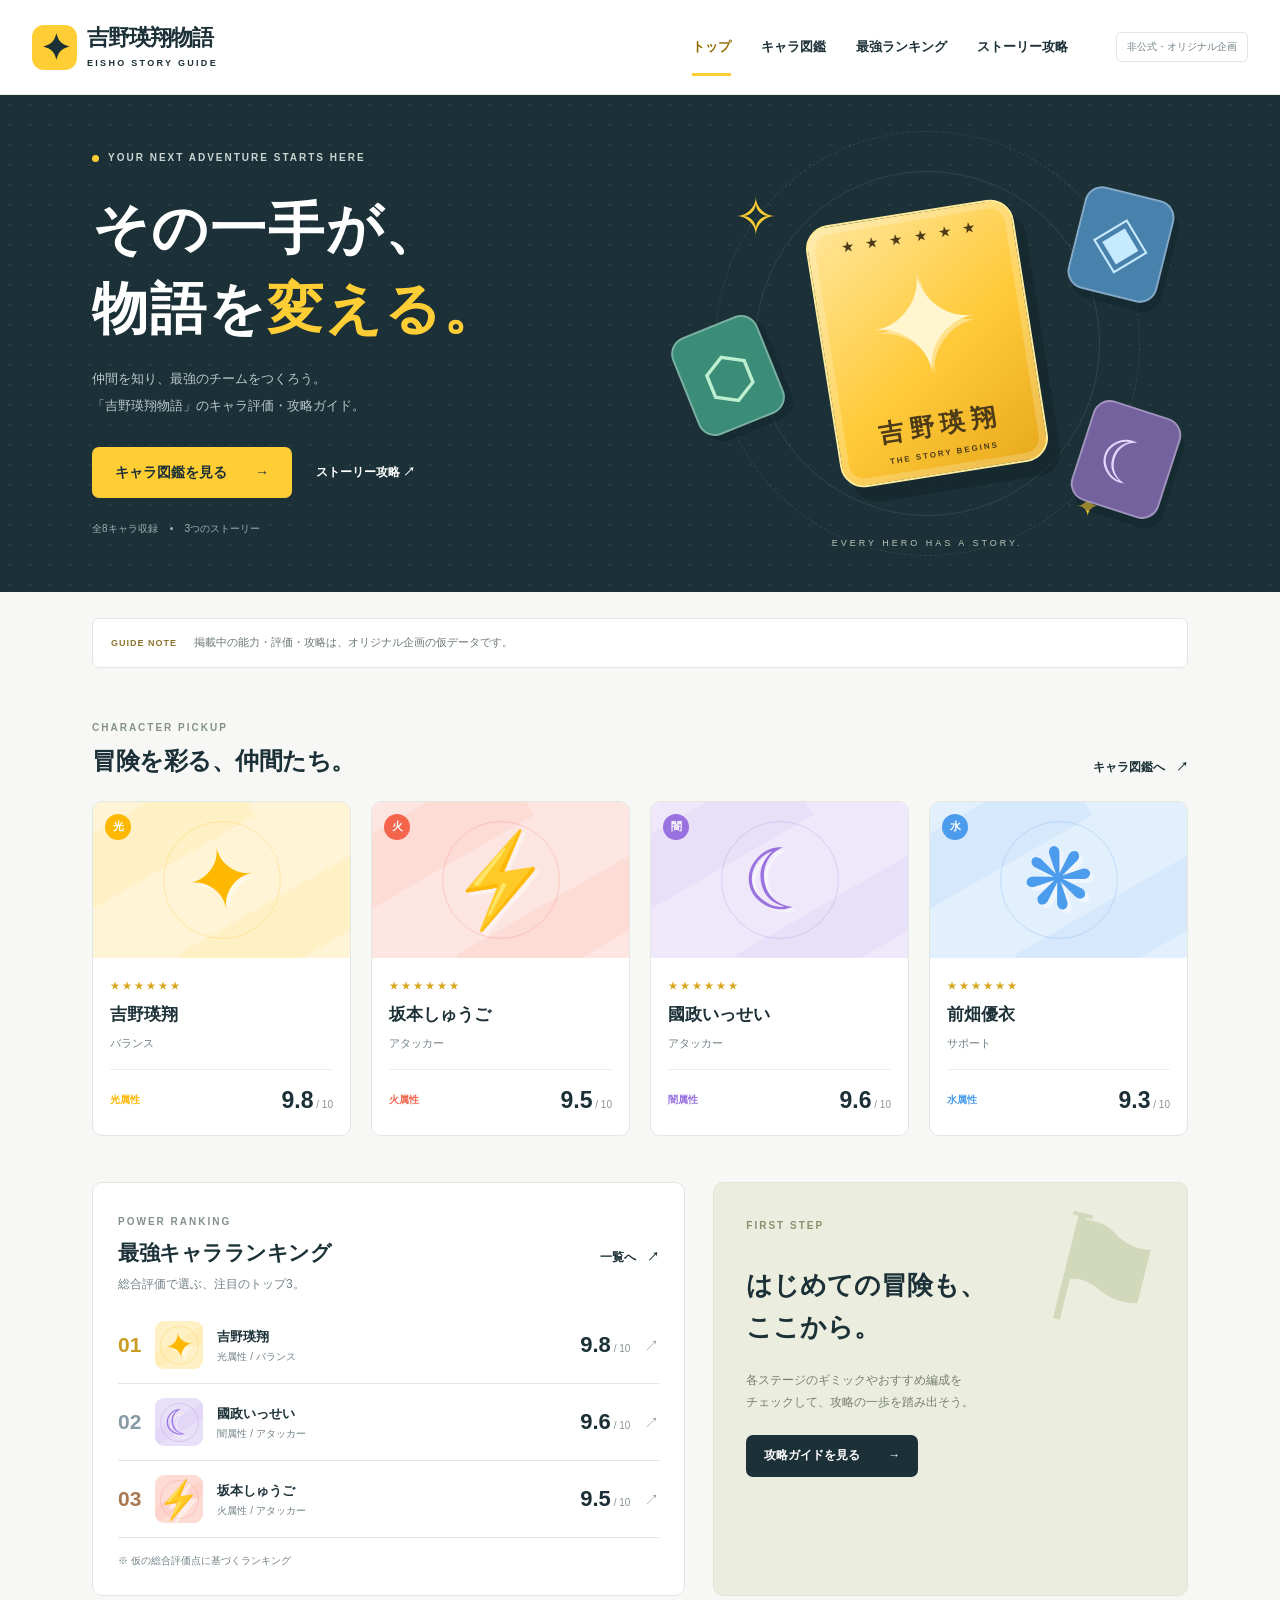
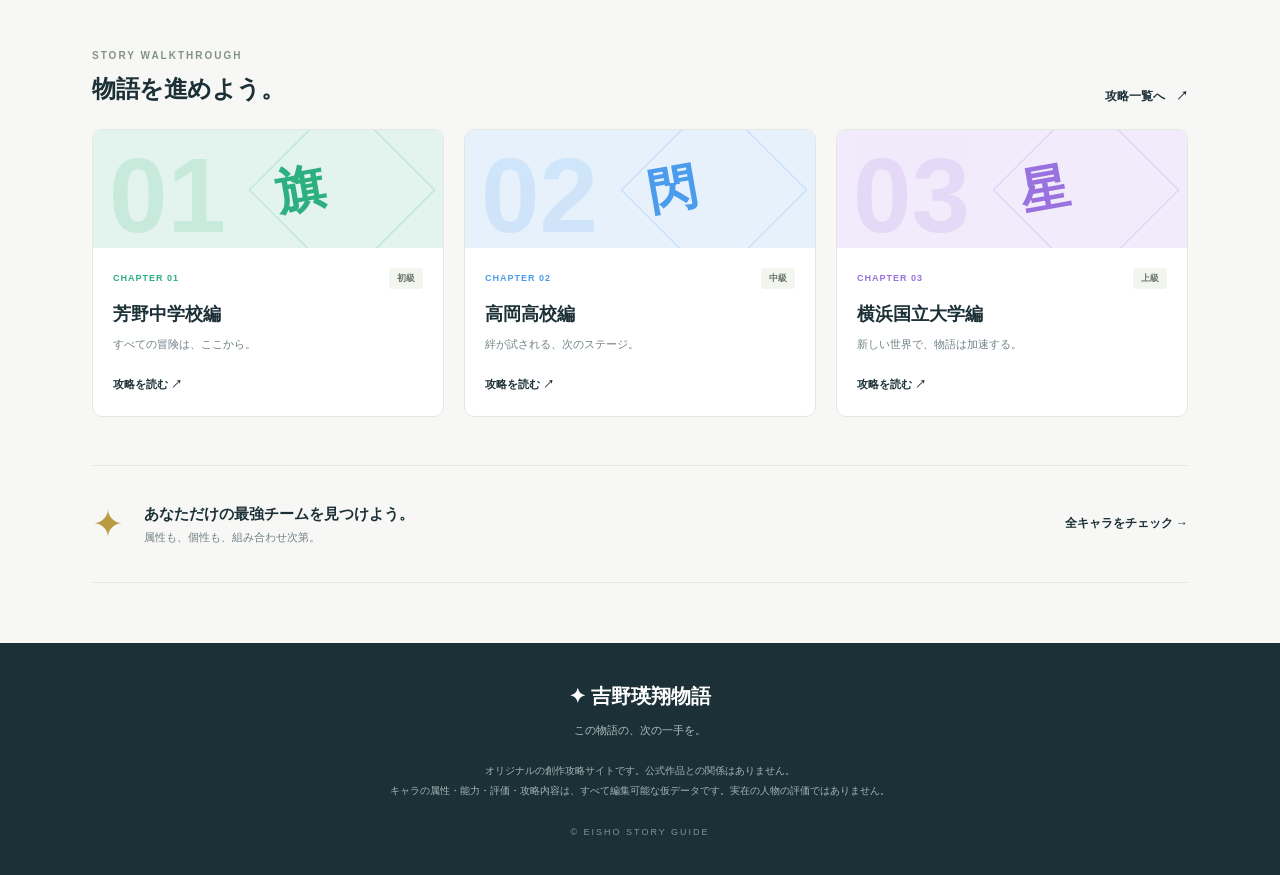
==== index.html @ fd58e53a "吉野瑛翔物語のキャラ評価・攻略サイトを実装" ====
<!doctype html>
<html lang="ja">
<head>
  <meta charset="UTF-8">
  <meta name="viewport" content="width=device-width, initial-scale=1">
  <meta name="theme-color" content="#182b33">
  <meta name="description" content="吉野瑛翔物語のオリジナル攻略ガイド。キャラ図鑑、キャラ評価、ランキング、ストーリー攻略をチェック。">
  <title>吉野瑛翔物語 | キャラ評価・攻略ガイド</title>
  <link rel="stylesheet" href="style.css">
  <script src="characters.js" defer></script>
  <script src="script.js" defer></script>
</head>
<body>
  <a class="skip-link" href="#main">本文へスキップ</a>
  <header class="site-header">
    <div class="header-inner">
      <a class="brand" href="#home" aria-label="吉野瑛翔物語 トップ"><span class="brand-symbol">✦</span><span>吉野瑛翔物語<small>EISHO STORY GUIDE</small></span></a>
      <nav aria-label="メインナビゲーション">
        <a href="#home" data-nav="home">トップ</a><a href="#characters" data-nav="characters">キャラ図鑑</a><a href="#ranking" data-nav="ranking">最強ランキング</a><a href="#guides" data-nav="guides">ストーリー攻略</a>
      </nav>
      <span class="header-tag">非公式・オリジナル企画</span>
    </div>
  </header>
  <main id="main" tabindex="-1"></main>
  <footer><a class="footer-brand" href="#home">✦ 吉野瑛翔物語</a><p>この物語の、次の一手を。</p><small>オリジナルの創作攻略サイトです。公式作品との関係はありません。<br>キャラの属性・能力・評価・攻略内容は、すべて編集可能な仮データです。実在の人物の評価ではありません。</small><span>© EISHO STORY GUIDE</span></footer>
  <noscript><p class="notice">検索・キャラ詳細・攻略表示にはJavaScriptを有効にしてください。</p></noscript>
</body>
</html>
---- style.css ----
:root{--ink:#1c3037;--muted:#718087;--yellow:#ffce35;--paper:#f7f8f5;--line:#e2e7e2}*{box-sizing:border-box}html{scroll-behavior:smooth}body{margin:0;background:var(--paper);color:var(--ink);font-family:"Hiragino Kaku Gothic ProN","Yu Gothic",Meiryo,sans-serif;font-size:14px;line-height:1.8}a{color:inherit;text-decoration:none}button,input,select{font:inherit}a,input,select{ -webkit-tap-highlight-color:transparent}a:focus-visible,input:focus-visible,select:focus-visible{outline:3px solid #de9500;outline-offset:5px}main:focus{outline:none}.container{max-width:1160px;margin:auto;padding:0 32px}.site-header{background:#fff;border-bottom:1px solid var(--line)}.header-inner{max-width:1300px;margin:auto;min-height:94px;padding:16px 32px;display:flex;align-items:center;gap:48px}.brand{display:flex;align-items:center;gap:10px;flex-shrink:0;font-size:22px;font-weight:900;line-height:1.3;letter-spacing:-1px}.brand-symbol{background:var(--yellow);width:45px;height:45px;display:grid;place-items:center;border-radius:12px;font-size:35px}.brand small{display:block;font-size:9px;letter-spacing:2.3px;margin-top:6px}nav{display:flex;align-self:stretch;align-items:center;gap:30px;margin-left:auto}nav a{font-size:13px;font-weight:700;position:relative;white-space:nowrap}nav a[aria-current]{color:#946900}nav a[aria-current]:after{content:'';height:3px;background:var(--yellow);position:absolute;bottom:-17px;left:0;right:0}.header-tag{font-size:10px;color:var(--muted);border:1px solid var(--line);padding:5px 10px;border-radius:5px;white-space:nowrap}.hero{background:#1b3037;color:#fff;position:relative;overflow:hidden}.hero:before{content:'';position:absolute;inset:0;background-image:radial-gradient(#ffffff12 1px,transparent 1px);background-size:20px 20px}.hero-inner{display:grid;grid-template-columns:1.1fr 1fr;min-height:497px;align-items:center;position:relative}.hero-copy{padding:49px 0}.hero-label{font-size:10px;letter-spacing:2px;font-weight:700;color:#c9d5d1;display:flex;align-items:center;gap:9px}.hero-label>span{width:7px;height:7px;background:var(--yellow);border-radius:50%}.hero h1{font-size:56px;line-height:1.42;letter-spacing:2px;margin:22px 0 17px;font-weight:900}.hero h1 span{color:var(--yellow)}.hero-copy>p{color:#bacacb;font-size:13px;line-height:2.1}.hero-actions{display:flex;align-items:center;gap:24px;margin-top:27px}.button{display:inline-flex;justify-content:space-between;align-items:center;gap:28px;font-weight:700;padding:13px 23px;border-radius:7px;transition:transform .2s,box-shadow .2s}.button:hover{transform:translateY(-3px);box-shadow:0 7px 20px #0002}.button-yellow{background:var(--yellow);color:var(--ink)}.button-dark{background:var(--ink);color:#fff}.hero-secondary{font-size:12px;font-weight:700}.hero-note{display:flex;align-items:center;gap:12px;font-size:10px;color:#a0b2b2;margin-top:22px}.hero-note i{width:3px;height:3px;border-radius:50%;background:#a0b2b2}.hero-art{position:relative;height:410px;display:grid;place-items:center}.orbit{position:absolute;border:1px solid #829c8d33;border-radius:50%;width:345px;height:345px}.orbit-two{width:425px;height:425px;border-style:dashed;transform:rotate(-22deg)}.hero-main-badge{width:210px;height:265px;border-radius:24px;background:linear-gradient(145deg,#ffe69b,#ffca39 55%,#e8a91c);transform:rotate(-9deg);box-shadow:10px 16px 0 #10222980,inset 0 0 0 7px #fff3;border:2px solid #ffec9b;display:flex;flex-direction:column;align-items:center;justify-content:center;z-index:2;color:#4d3b18}.badge-stars{letter-spacing:4px;font-size:13px}.badge-symbol{font-size:135px;line-height:1.15;text-shadow:3px 4px 0 #fff6;color:#fff5cf}.badge-name{font-size:25px;font-weight:900;letter-spacing:6px}.badge-caption{font-size:8px;font-weight:bold;letter-spacing:2px}.hero-tile{position:absolute;display:grid;place-items:center;width:92px;height:105px;border-radius:18px;font-size:60px;border:2px solid #ffffff50;box-shadow:6px 8px 0 #10222970}.tile-green{background:#3c8d78;color:#beefd1;left:3%;top:45%;transform:rotate(-22deg)}.tile-blue{background:#4981ad;color:#c6eaff;right:4%;top:13%;transform:rotate(14deg)}.tile-purple{background:#74629e;color:#e5d6ff;right:3%;bottom:9%;transform:rotate(18deg)}.art-spark{position:absolute;color:var(--yellow)}.spark-one{font-size:52px;left:13%;top:8%}.spark-two{font-size:28px;right:17%;bottom:4%}.art-caption{position:absolute;bottom:-3px;font-size:9px;letter-spacing:3px;color:#b8c3b6}.notice{margin:26px 0;padding:14px 18px;background:#fff;border:1px solid var(--line);border-radius:6px;font-size:11px;color:#6b7778;display:flex;gap:17px;align-items:center}.notice>span{font-size:9px;letter-spacing:1px;font-weight:bold;color:#8e742e;flex-shrink:0}.home-section{margin:46px 0}.section-heading{display:flex;align-items:end;justify-content:space-between;gap:16px;margin-bottom:22px}.eyebrow{font-size:10px;letter-spacing:2px;font-weight:800;color:#84918b}.section-heading h2{font-size:24px;margin:4px 0 0;letter-spacing:-.5px;line-height:1.5}.text-link{font-size:12px;font-weight:700}.text-link span{margin-left:8px}.text-link:hover{color:#976e08}.character-grid{display:grid;grid-template-columns:repeat(4,minmax(0,1fr));gap:20px}.character-card{background:#fff;border:1px solid var(--line);border-radius:10px;overflow:hidden;transition:transform .2s,box-shadow .2s}.character-card:hover{transform:translateY(-5px);box-shadow:0 10px 24px #22372e12}.avatar{height:156px;position:relative;isolation:isolate;overflow:hidden;display:grid;place-items:center;background:color-mix(in srgb,var(--character-color) 16%,#fff)}.avatar:before,.avatar:after{content:'';position:absolute;background:var(--character-color);opacity:.08;transform:rotate(-30deg);width:210px;height:65px;z-index:-1}.avatar:before{top:5px;left:-50px}.avatar:after{bottom:-5px;right:-40px}.avatar-orbit{position:absolute;width:118px;height:118px;border:1px solid var(--character-color);border-radius:50%;opacity:.24}.avatar-icon{font-size:85px;line-height:1;color:var(--character-color);text-shadow:3px 4px 0 #fff7;transform:rotate(-9deg)}.avatar-element{position:absolute;top:12px;left:12px;background:var(--character-color);width:26px;height:26px;border-radius:50%;color:#fff;display:grid;place-items:center;font-size:11px;font-weight:700}.character-body{padding:14px 17px}.stars{color:#d9a620;font-size:10px;letter-spacing:2px}.character-body h3{font-size:17px;margin:3px 0}.character-body p{font-size:11px;color:var(--muted);margin:0 0 15px}.card-bottom{border-top:1px solid #edf0ea;display:flex;align-items:center;justify-content:space-between;padding-top:10px}.element{font-size:10px;color:var(--character-color);font-weight:bold}.score{font-size:23px;font-weight:900;font-family:Arial,sans-serif;white-space:nowrap}.score small{font-size:10px;font-weight:400;color:#899394}.two-columns{display:grid;grid-template-columns:1.25fr 1fr;gap:28px}.ranking-panel{border:1px solid var(--line);background:white;border-radius:10px;padding:25px}.ranking-panel .section-heading{margin-bottom:8px}.ranking-panel h2{font-size:21px}.section-description{color:var(--muted);font-size:12px;margin-top:-3px}.ranking-row{display:flex;align-items:center;gap:14px;border-bottom:1px solid var(--line);padding:14px 0}.ranking-row:hover .ranking-name{color:#a1770c}.rank{font-family:Arial,sans-serif;font-size:21px;font-weight:900;color:#83918b}.rank-1{color:#ca9c26}.rank-2{color:#879ba4}.rank-3{color:#aa7951}.mini{width:48px;height:48px;border-radius:9px;flex-shrink:0}.mini .avatar-icon{font-size:35px}.mini .avatar-orbit{width:39px;height:39px}.mini .avatar-element{display:none}.ranking-name{flex:1}.ranking-name strong{display:block;font-size:13px}.ranking-name small{display:block;color:var(--muted);font-size:10px}.ranking-row .score{font-size:22px}.row-arrow{color:#9aa69e;font-size:15px}.data-note{color:var(--muted);font-size:10px;margin:14px 0 0}.beginner-panel{padding:29px 32px;background:#ebeddf;border:1px solid #e1e5d4;border-radius:10px;position:relative;overflow:hidden}.beginner-panel .eyebrow{color:#87916d}.beginner-panel h2{font-size:26px;line-height:1.6;margin-top:28px;position:relative}.beginner-panel p{color:#788070;font-size:12px;margin-bottom:22px;position:relative}.beginner-art{position:absolute;font-size:150px;color:#d2d9bb;right:20px;top:12px;line-height:1.1;transform:rotate(14deg)}.beginner-panel .button{font-size:12px;padding:10px 18px;position:relative}.chapter-grid{display:grid;grid-template-columns:repeat(3,minmax(0,1fr));gap:20px}.chapter-card{border:1px solid var(--line);border-radius:10px;overflow:hidden;background:white;transition:transform .2s}.chapter-card:hover{transform:translateY(-4px)}.chapter-art{height:118px;position:relative;background:color-mix(in srgb,var(--chapter-color) 14%,#fff);overflow:hidden;display:flex;align-items:center;justify-content:center}.chapter-art:after{content:'';position:absolute;width:130px;height:130px;border:1px solid var(--chapter-color);opacity:.25;transform:rotate(45deg);right:35px;top:-6px}.chapter-number{font-size:105px;font-weight:900;position:absolute;left:16px;top:-29px;color:var(--chapter-color);opacity:.14;font-family:Arial,sans-serif}.chapter-emblem{font-size:49px;font-weight:900;color:var(--chapter-color);transform:rotate(-10deg);margin-left:65px}.chapter-content{padding:20px}.chapter-label{font-size:9px;letter-spacing:1px;font-weight:bold;color:var(--chapter-color);display:flex;align-items:center;justify-content:space-between}.chapter-label>span{letter-spacing:0;background:#f3f5ef;border-radius:4px;padding:2px 8px;color:#68776a}.chapter-content h3{font-size:18px;margin:9px 0 5px}.chapter-content p{font-size:11px;color:var(--muted);margin:0 0 16px}.chapter-content .text-link{font-size:11px}.bottom-callout{margin:48px 0 60px;border-top:1px solid var(--line);border-bottom:1px solid var(--line);padding:24px 0;display:flex;align-items:center;gap:20px}.bottom-callout>span{font-size:38px;color:#b99b42}.bottom-callout strong{font-size:15px}.bottom-callout p{margin:1px 0;font-size:11px;color:var(--muted)}.bottom-callout>a{margin-left:auto}footer{background:#1b3037;color:#fff;text-align:center;padding:35px 20px}.footer-brand{font-size:20px;font-weight:900}footer p{font-size:11px;color:#b0c1bd;margin:7px 0 20px}footer small{display:block;font-size:10px;color:#a6b5b4;line-height:2}footer>span{display:block;font-size:9px;letter-spacing:2px;color:#7d9594;margin-top:23px}.skip-link{position:fixed;top:-100px;left:10px;z-index:10;background:white;padding:10px}.skip-link:focus{top:10px}.page{min-height:65vh;padding-top:28px;padding-bottom:70px}.breadcrumb{font-size:11px;color:var(--muted)}.page-heading{margin:26px 0 34px}.page-heading h1{font-size:36px;margin:4px 0 8px;line-height:1.5}.page-heading p{color:var(--muted);margin:0}.catalog-controls{display:flex;align-items:end;gap:18px;padding:22px;background:#fff;border:1px solid var(--line);border-radius:9px}.catalog-controls label{display:flex;flex-direction:column;gap:6px;font-size:12px;font-weight:700}.search-label{flex:1}input,select{background:var(--paper);border:1px solid #d6ded6;color:var(--ink);padding:12px;border-radius:6px;min-height:47px}input{width:100%;min-width:0}select{min-width:150px}.result-count{color:var(--muted);font-size:12px;margin:22px 0 16px}.empty-state{grid-column:1/-1;text-align:center;border:1px dashed #cbd5ce;padding:45px 15px;border-radius:10px}.empty-state>span{font-size:40px}.empty-state h2{font-size:20px}.empty-state p{color:var(--muted)}.back-link{display:inline-block;margin-bottom:20px}.detail-hero{display:grid;grid-template-columns:300px 1fr;gap:36px;background:#fff;border:1px solid var(--line);border-radius:12px;padding:26px}.large{height:290px;border-radius:8px}.large .avatar-icon{font-size:150px}.large .avatar-orbit{width:220px;height:220px}.detail-hero h2{font-size:29px;margin:8px 0}.detail-hero p{color:var(--muted)}.detail-rating{display:flex;align-items:center;gap:16px;font-size:12px}.detail-rating .score{font-size:36px}.placeholder-tag{font-size:10px;background:#f8f0d1;border:1px solid #e8dca8;padding:3px 8px;border-radius:4px;color:#886c28;white-space:nowrap}.stats-grid{display:grid;grid-template-columns:repeat(3,1fr);gap:18px;margin:24px 0}.stats-grid>div{background:#fff;border:1px solid var(--line);padding:20px;border-radius:8px}.stats-grid span{display:block;font-size:11px;color:var(--muted)}.stats-grid strong{font-size:28px}.detail-grid{display:grid;grid-template-columns:1fr 1fr;gap:24px}.info-panel{padding:24px;background:#fff;border:1px solid var(--line);border-radius:9px}.info-panel h2{font-size:20px;margin:0 0 20px}.info-panel h3{font-size:12px;color:#8a793b;margin:18px 0 6px}.info-panel p,.info-panel ul{font-size:13px;margin:6px 0}.info-panel ul{padding-left:20px}.full-ranking{background:#fff;border:1px solid var(--line);border-radius:10px;padding:8px 26px}.full-ranking .ranking-row{padding:20px 0}.full-ranking .ranking-row:last-child{border-bottom:0}.full-ranking .ranking-name strong{font-size:17px}.full-ranking .mini{width:60px;height:60px}.guide-summary{display:flex;align-items:center;gap:28px;background:#fff;border:1px solid var(--line);border-radius:10px;padding:28px}.guide-icon{width:100px;height:100px;display:grid;place-items:center;flex-shrink:0;background:color-mix(in srgb,var(--chapter-color) 15%,white);color:var(--chapter-color);border-radius:12px;font-size:42px;font-weight:900}.guide-summary h2{font-size:22px;margin:7px 0}.guide-summary p{font-size:13px;color:var(--muted);margin:0}.guide-summary>.placeholder-tag{margin-left:auto}.strategy-list{list-style:none;padding:0;display:grid;gap:12px}.strategy-list li{display:flex;align-items:center;gap:22px;padding:18px 22px;background:#fff;border:1px solid var(--line);border-radius:7px}.strategy-list li>span{font-size:24px;color:#b5a05c;font-weight:900}.strategy-list p{margin:0;font-size:14px}
@media(min-width:1500px){.hero-inner{min-height:540px}}@media(max-width:1050px){.header-tag{display:none}.header-inner{gap:22px}nav{gap:22px}.hero h1{font-size:48px}.hero-art{transform:scale(.88)}.hero-actions{gap:16px}.two-columns{gap:20px}.ranking-panel{padding:21px}.section-heading h2{font-size:22px}.ranking-panel h2{font-size:18px}.beginner-panel{padding:25px}.character-grid{gap:16px}.character-body{padding:14px}.ranking-row{gap:10px}.hero-secondary{font-size:11px}}
@media(max-width:760px){.container{padding-left:20px;padding-right:20px}.header-inner{padding:16px 20px 0;display:block}.brand{font-size:21px;width:fit-content}.brand-symbol{width:39px;height:39px}.brand small{font-size:8px}nav{margin-top:17px;gap:0;justify-content:space-between;padding-bottom:15px}nav a{font-size:11px}nav a[aria-current]:after{bottom:-15px}.hero-inner{min-height:0;grid-template-columns:1fr}.hero-copy{padding-top:36px;padding-bottom:12px;z-index:1}.hero h1{font-size:44px;letter-spacing:1px;margin-top:18px}.hero-label{font-size:8px;letter-spacing:1.5px}.hero-copy>p{font-size:12px}.hero-actions{gap:20px}.hero-actions .button{padding:12px 16px;font-size:12px;gap:17px}.hero-art{height:300px;transform:scale(.8);margin:-15px 0 -20px}.orbit-one{width:300px;height:300px}.orbit-two{width:370px;height:370px}.hero-main-badge{height:245px;width:195px}.tile-green{left:4%;top:41%}.tile-blue{right:4%;top:1%}.tile-purple{right:2%;bottom:1%}.art-caption{bottom:-25px}.hero-note{font-size:9px}.notice{font-size:10px;gap:10px;padding:13px;align-items:start}.notice>span{font-size:8px;padding-top:2px}.home-section{margin:34px 0}.section-heading{gap:10px;margin-bottom:18px}.section-heading h2{font-size:20px}.eyebrow{font-size:9px;letter-spacing:1.6px}.text-link{font-size:10px;white-space:nowrap}.character-grid{grid-template-columns:repeat(2,minmax(0,1fr));gap:14px}.avatar{height:135px}.character-body{padding:12px}.character-body h3{font-size:15px}.stars{font-size:8px}.character-body p{font-size:10px}.score{font-size:22px}.score small{font-size:9px}.two-columns{grid-template-columns:1fr}.ranking-panel{padding:20px}.ranking-panel h2{font-size:20px}.ranking-row{padding:13px 0;gap:14px}.ranking-name strong{font-size:14px}.beginner-panel{padding:25px}.beginner-panel h2{font-size:25px;margin-top:20px}.beginner-art{right:25px;top:25px;font-size:165px}.chapter-grid{grid-template-columns:1fr}.chapter-card{display:grid;grid-template-columns:110px 1fr}.chapter-art{height:100%;min-height:160px}.chapter-number{font-size:80px;left:-8px;top:-2px}.chapter-emblem{font-size:40px;margin-left:0}.chapter-art:after{width:90px;height:90px;right:-16px;top:42px}.chapter-content{padding:17px}.chapter-content h3{font-size:16px}.chapter-content p{font-size:10px}.bottom-callout{flex-wrap:wrap;gap:13px;margin-bottom:35px}.bottom-callout strong{font-size:12px}.bottom-callout>a{margin-left:49px}.page{padding-top:22px;padding-bottom:45px}.page-heading h1{font-size:28px}.page-heading p{font-size:12px}.catalog-controls{flex-wrap:wrap;padding:17px;gap:14px}.catalog-controls .search-label{flex-basis:100%}.catalog-controls>label:not(.search-label){flex:1;min-width:0}select{min-width:0;width:100%;font-size:12px}input{font-size:16px}.detail-hero{grid-template-columns:1fr;padding:20px;gap:20px}.large{height:240px}.detail-hero h2{font-size:25px}.detail-hero p{font-size:12px}.stats-grid{gap:10px}.stats-grid>div{padding:13px 10px}.stats-grid strong{font-size:21px}.detail-grid{grid-template-columns:1fr;gap:16px}.full-ranking{padding:4px 15px}.full-ranking .ranking-row{gap:10px}.full-ranking .ranking-name strong{font-size:13px}.full-ranking .mini{width:43px;height:43px}.full-ranking .score{font-size:22px}.full-ranking .score small{display:none}.rank{font-size:19px}.guide-summary{padding:18px;gap:15px;flex-wrap:wrap}.guide-icon{width:65px;height:65px;font-size:32px}.guide-summary>div{flex:1;min-width:160px}.guide-summary h2{font-size:17px}.guide-summary p{font-size:11px}.guide-summary>.placeholder-tag{margin-left:0}.strategy-list li{padding:15px;gap:15px}.strategy-list p{font-size:12px}footer small{font-size:9px}}
@media(prefers-reduced-motion:reduce){html{scroll-behavior:auto}*,*:before,*:after{transition:none!important}}
/* Compact portraits keep their dimensions inside responsive card layouts. */
.avatar.mini{height:48px}.full-ranking .avatar.mini{height:60px}
@media(max-width:760px){.full-ranking .avatar.mini{height:43px}}
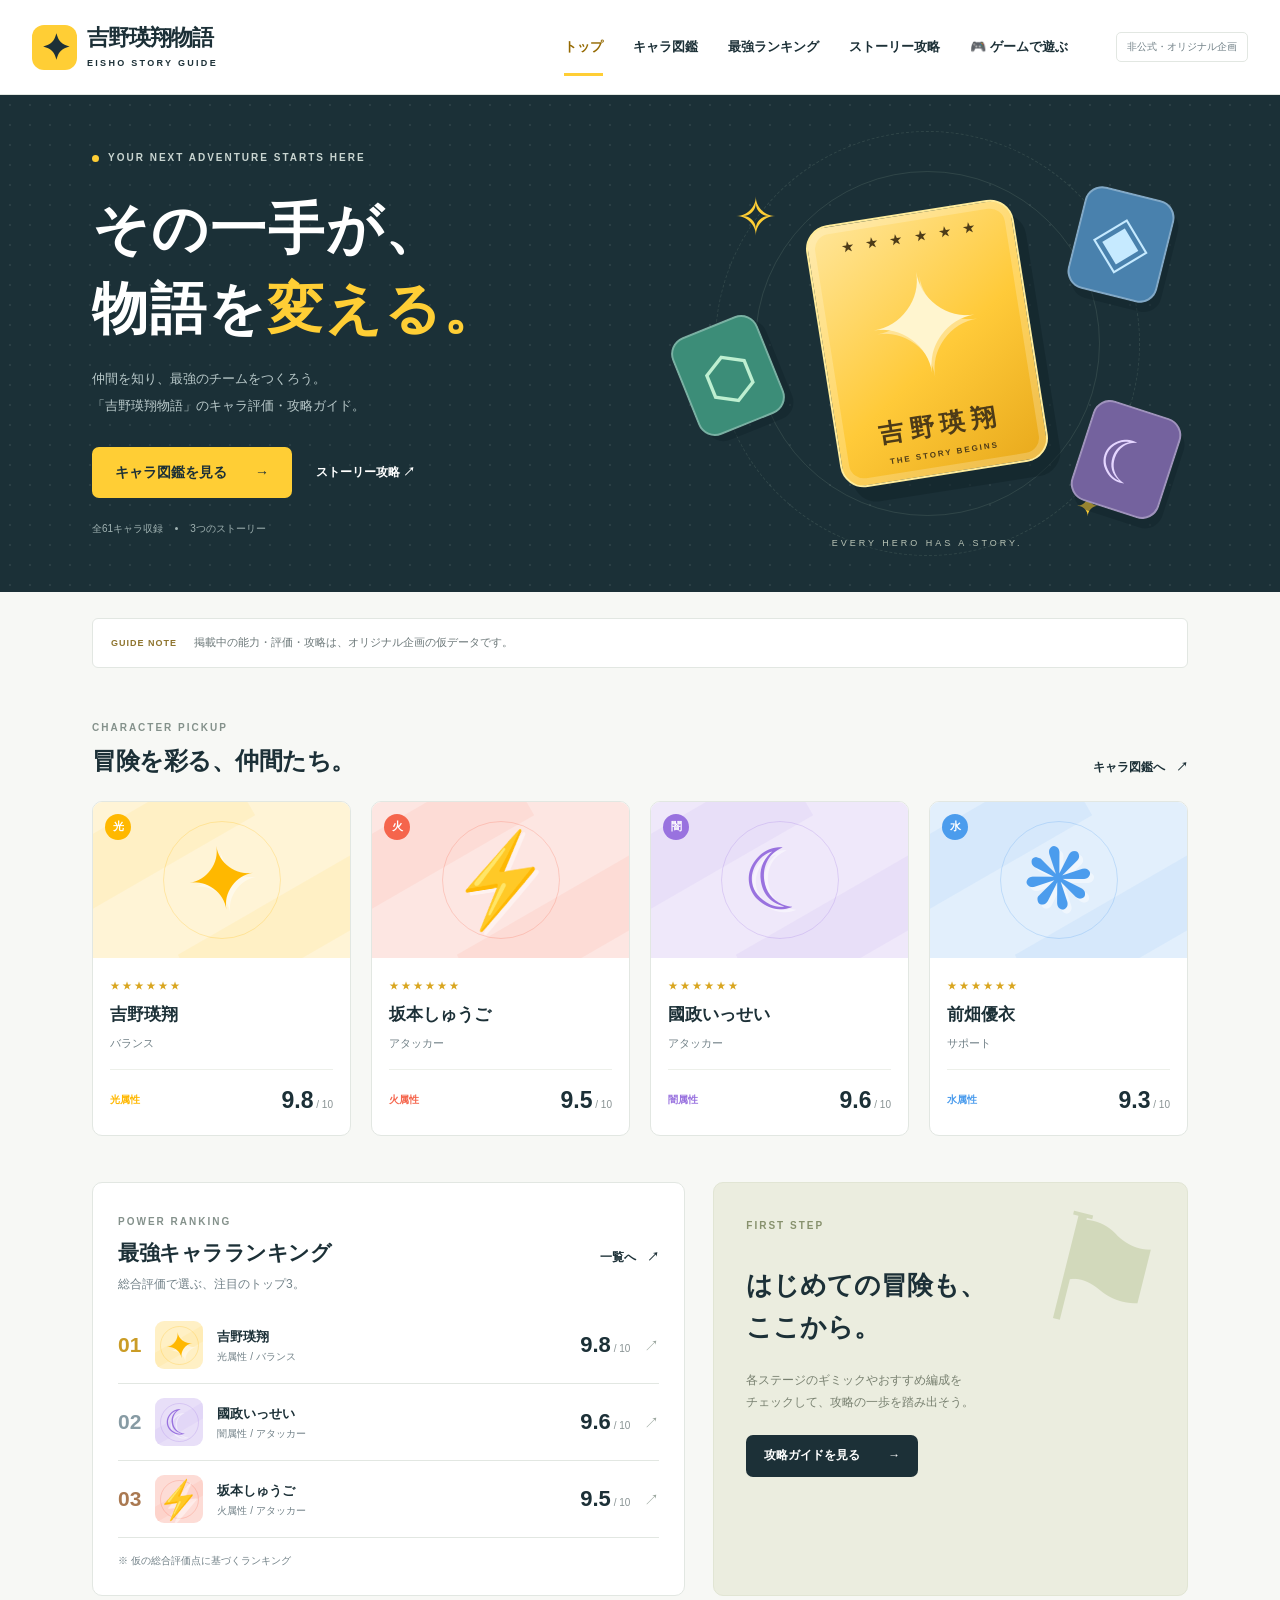
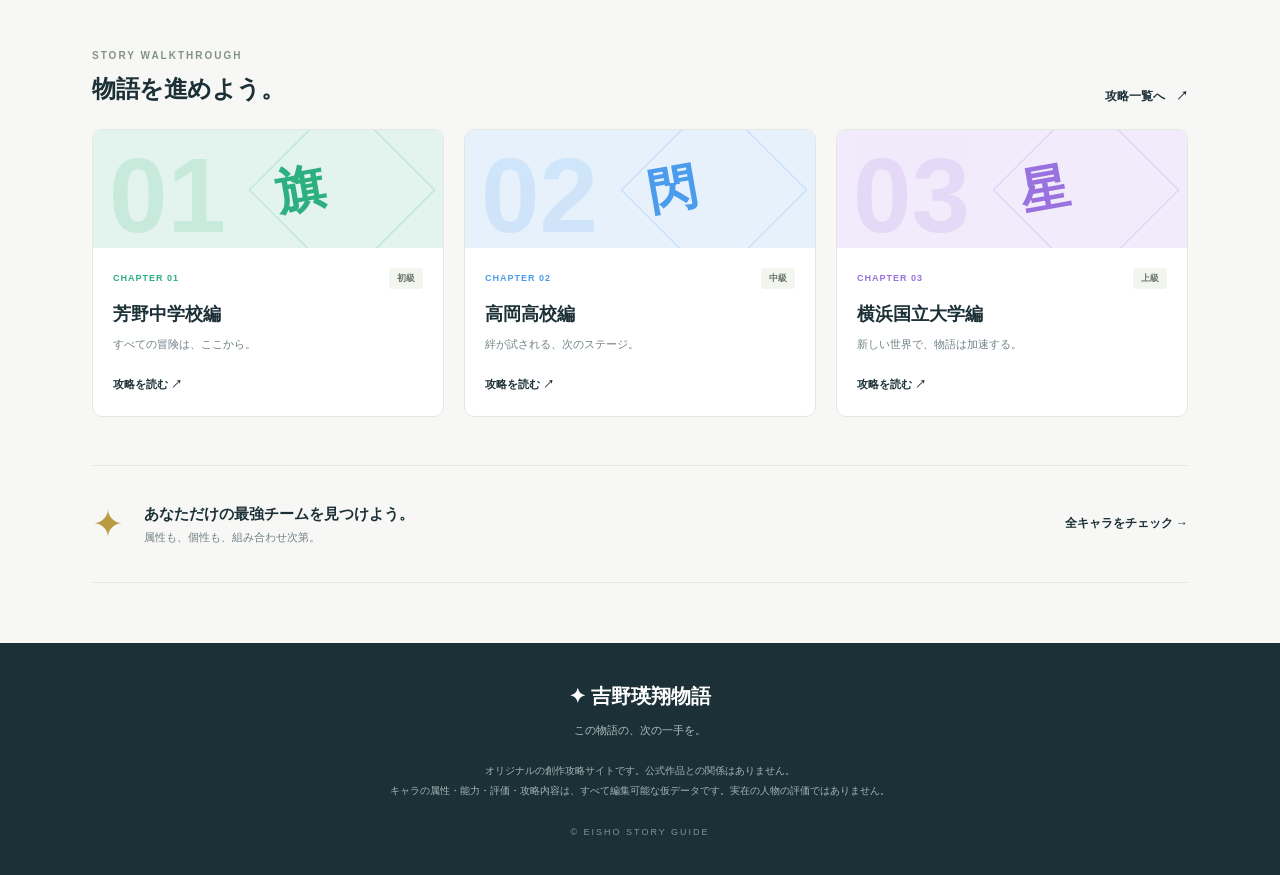
==== commit 58b369c6: "Add battle game link to main navigation" ====
--- a/index.html
+++ b/index.html
@@ -16,7 +16,7 @@
     <div class="header-inner">
       <a class="brand" href="#home" aria-label="吉野瑛翔物語 トップ"><span class="brand-symbol">✦</span><span>吉野瑛翔物語<small>EISHO STORY GUIDE</small></span></a>
       <nav aria-label="メインナビゲーション">
-        <a href="#home" data-nav="home">トップ</a><a href="#characters" data-nav="characters">キャラ図鑑</a><a href="#ranking" data-nav="ranking">最強ランキング</a><a href="#guides" data-nav="guides">ストーリー攻略</a>
+        <a href="#home" data-nav="home">トップ</a><a href="#characters" data-nav="characters">キャラ図鑑</a><a href="#ranking" data-nav="ranking">最強ランキング</a><a href="#guides" data-nav="guides">ストーリー攻略</a><a href="battle.html">🎮 ゲームで遊ぶ</a>
       </nav>
       <span class="header-tag">非公式・オリジナル企画</span>
     </div>
